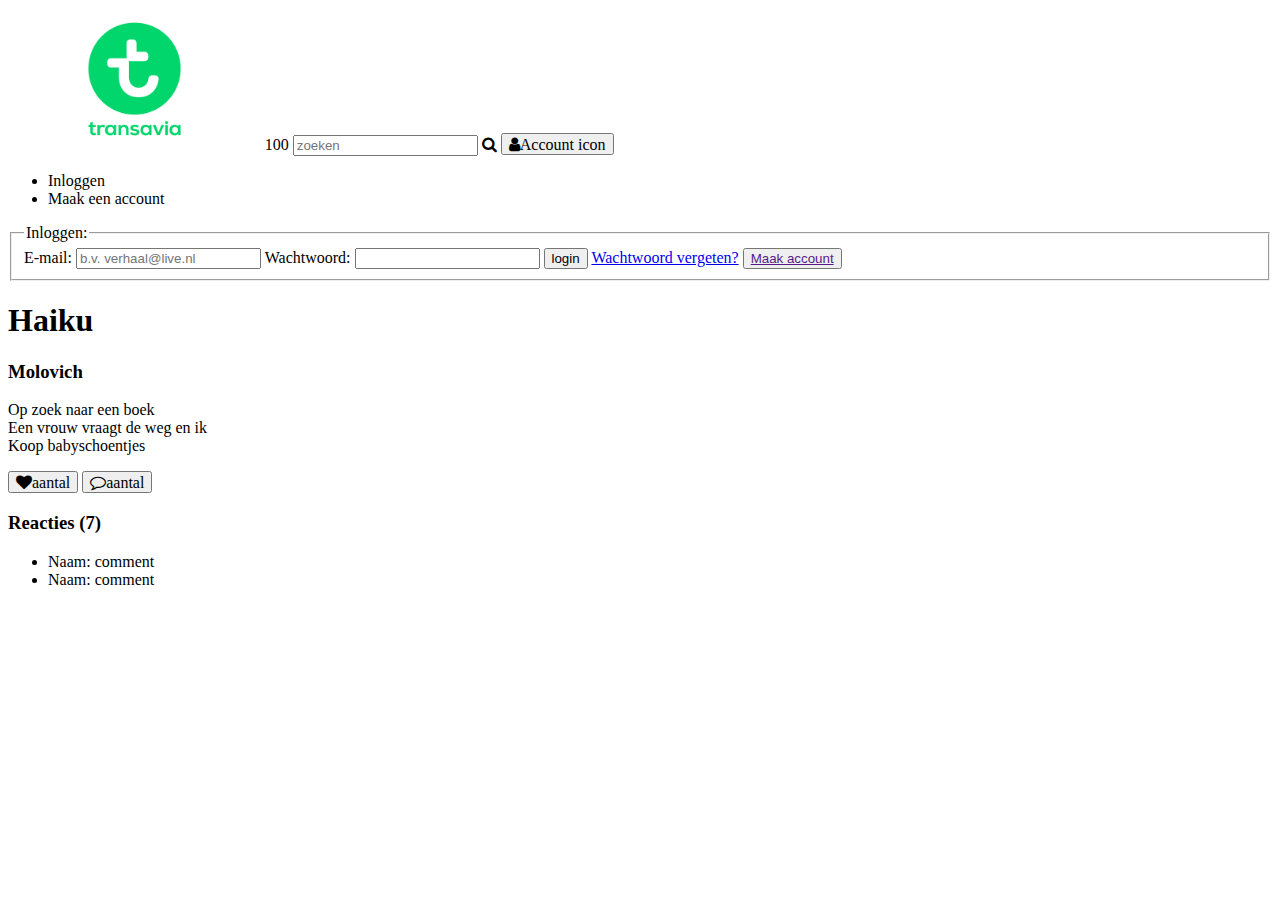
==== detail.html @ e837f6b9 "deleted sign up from index & detail html and created a new html file called new_account with the for" ====
<!DOCTYPE html>
<html lang="en">
  <head>
    <meta charset="UTF-8">
    <meta name="viewport" content="width=device-width, initial-scale=1.0">
    <meta http-equiv="X-UA-Compatible" content="ie=edge">
    <title>detailpagina</title>
    <link rel="stylesheet" href="font-awesome/css/font-awesome.min.css">
  </head>

  <body>
    <!-- HEADER -->
    <header>
      <img src="./img/logo.png" alt="Logo of Transavia" width="20%"> <!-- delete width when using starting with css -->
      <span>100</span> <!-- amount of active(showing) articles (before & after filtering) -->
      <input type="text" placeholder="zoeken">
      <i class="fa fa-search"></i>
      <button class="fa fa-user" aria="true">Account icon</button>
    </header>

    <!-- LOGIN/MAAK ACCOUNT -->
    <form action="">

      <ul>
        <li>Inloggen</li>
        <li>Maak een account</li>
      </ul>

      <!-- LOGIN -->
      <fieldset>
        <legend for="">Inloggen: </legend>
        <label>E-mail: </label>
        <input type="email" name="email" placeholder="b.v. verhaal@live.nl" required>
        <label>Wachtwoord: </label>
        <input type="text" name="wachtwoord" required>

        <input type="submit" name="login" value="login">
        <a href="#">Wachtwoord vergeten?</a>

        <button type="button" name="new_account"><a href="">Maak account</a></button>
      </fieldset>

    </form>

    <!-- MAIN CONTENT -->
    <main>
      <h1>Haiku</h1>
      <!-- ARTIKEL METADATA -->
      <h3>Molovich</h3>

      <!-- TEKST -->
      <p>Op zoek naar een boek <br>
      Een vrouw vraagt de weg en ik <br>
      Koop babyschoentjes</p>
    </main>

    <!-- LIKE & COMMENT -->
    <button class="fa fa-heart"><span>aantal</span></button>
    <button class="fa fa-comment-o"><span>aantal</span></button>

    <!-- COMMENTS -->
    <h3>Reacties <span>(7)</span></h3>
    <ul>
      <li>
        Naam: comment
      </li>
      <li>
        Naam: comment
      </li>
    </ul>

  </body>
</html>
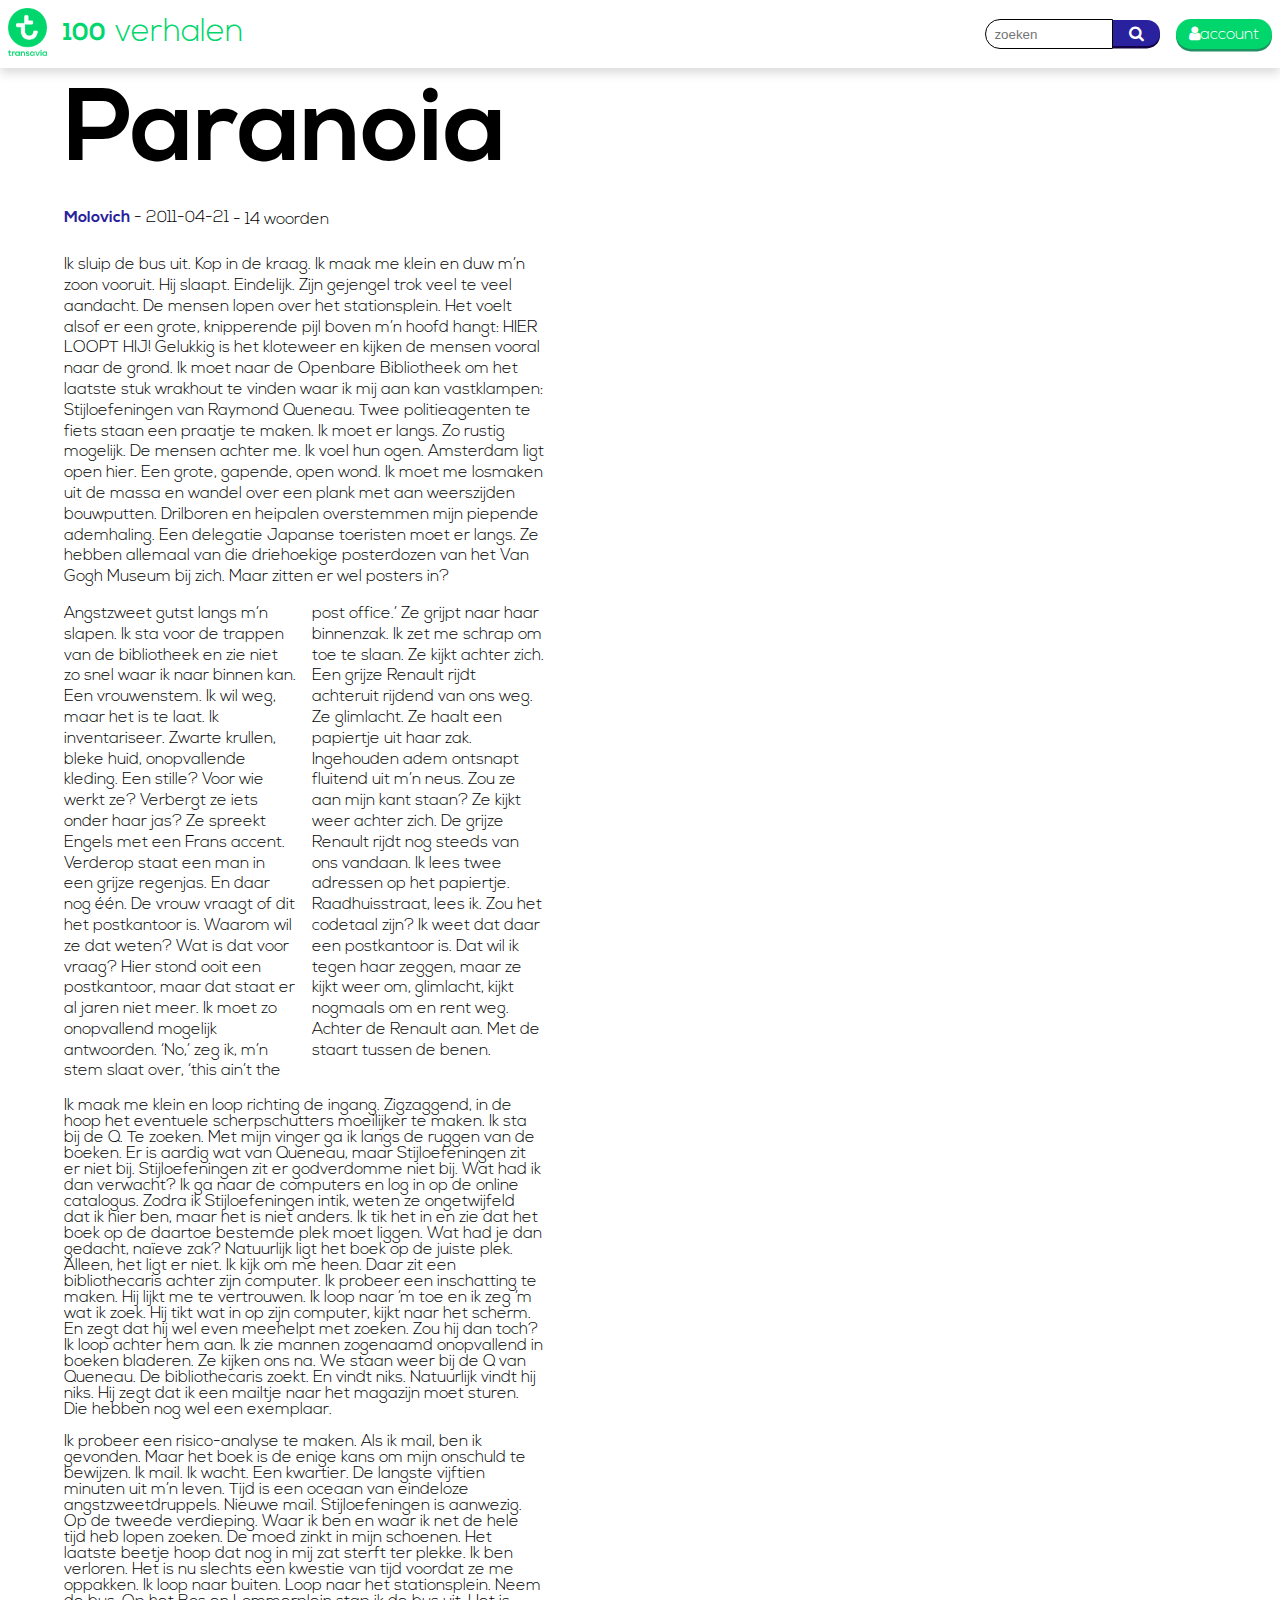
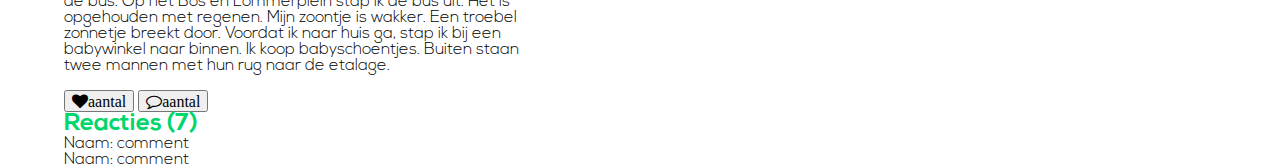
==== commit 51ce6091: "Updated all the header(nav included) of the pages and made the account button a link for now which b" ====
--- a/detail.html
+++ b/detail.html
@@ -1,24 +1,38 @@
 <!DOCTYPE html>
-<html lang="en">
+<html>
   <head>
     <meta charset="UTF-8">
     <meta name="viewport" content="width=device-width, initial-scale=1.0">
     <meta http-equiv="X-UA-Compatible" content="ie=edge">
-    <title>detailpagina</title>
+    <title>Transavia Verhalen - Verhaal 1</title>
     <link rel="stylesheet" href="font-awesome/css/font-awesome.min.css">
+    <link rel="stylesheet" href="style/main.css" />
   </head>
 
   <body>
-    <!-- HEADER -->
+    <!-- header -->
     <header>
-      <img src="./img/logo.png" alt="Logo of Transavia" width="20%"> <!-- delete width when using starting with css -->
-      <span>100</span> <!-- amount of active(showing) articles (before & after filtering) -->
-      <input type="text" placeholder="zoeken">
-      <i class="fa fa-search"></i>
-      <button class="fa fa-user" aria="true">Account icon</button>
+      <nav>
+        <ul>
+          <li>
+            <a href="index.html">
+              <img class="logo" src="./img/logo.png" alt="Logo of Transavia">
+            </a>
+            <span class="article_amount">100</span> <!-- amount of active(showing) articles (before & after filtering) -->
+            <p class="extra_title">verhalen</p>
+          </li>
+          <li class="search">
+            <input type="text" placeholder="zoeken">
+            <button class="search_btn fa fa-search" aria="true"></button>
+          </li>
+          <li>
+            <a class="account_btn" aria="true" href="new_account.html"><span class="fa fa-user"></span>account</a> <!-- an a for now will see wether i can use button/input -->
+          </li>
+        </ul>
+      </nav>
     </header>
 
-    <!-- LOGIN/MAAK ACCOUNT -->
+    <!-- login -->
     <form action="">
 
       <ul>
@@ -26,13 +40,13 @@
         <li>Maak een account</li>
       </ul>
 
-      <!-- LOGIN -->
+      <!-- login form -->
       <fieldset>
         <legend for="">Inloggen: </legend>
         <label>E-mail: </label>
         <input type="email" name="email" placeholder="b.v. verhaal@live.nl" required>
         <label>Wachtwoord: </label>
-        <input type="text" name="wachtwoord" required>
+        <input type="password" name="wachtwoord" required>
 
         <input type="submit" name="login" value="login">
         <a href="#">Wachtwoord vergeten?</a>
@@ -42,23 +56,66 @@
 
     </form>
 
-    <!-- MAIN CONTENT -->
-    <main>
-      <h1>Haiku</h1>
-      <!-- ARTIKEL METADATA -->
-      <h3>Molovich</h3>
+    <!-- main content -->
+    <main class="story_container">
+      <h1>Paranoia</h1>
+      <!-- artikel metadata -->
+      <footer class="article_meta">
+        <h4>Molovich</h4>
+        <time datetime="2011-04-21">2011-04-21</time>
+        <p><span>14</span> woorden</p>
+      </footer>
 
-      <!-- TEKST -->
-      <p>Op zoek naar een boek <br>
-      Een vrouw vraagt de weg en ik <br>
-      Koop babyschoentjes</p>
+      <!-- tekst -->
+      <article class="story">
+        <p>
+          Ik sluip de bus uit. Kop in de kraag. Ik maak me klein en duw m’n zoon vooruit. Hij slaapt. Eindelijk. Zijn gejengel trok veel te veel aandacht.
+          De mensen lopen over het stationsplein. Het voelt alsof er een grote, knipperende pijl boven m’n hoofd hangt: HIER LOOPT HIJ!
+          Gelukkig is het kloteweer en kijken de mensen vooral naar de grond. Ik moet naar de Openbare Bibliotheek om het laatste stuk wrakhout te vinden waar ik
+          mij aan kan vastklampen: Stijloefeningen van Raymond Queneau. Twee politieagenten te fiets staan een praatje te maken. Ik moet er langs. Zo rustig mogelijk.
+          De mensen achter me. Ik voel hun ogen. Amsterdam ligt open hier. Een grote, gapende, open wond. Ik moet me losmaken uit de massa en wandel over een plank met
+          aan weerszijden bouwputten. Drilboren en heipalen overstemmen mijn piepende ademhaling. Een delegatie Japanse toeristen moet er langs. Ze hebben allemaal van
+          die driehoekige posterdozen van het Van Gogh Museum bij zich. Maar zitten er wel posters in?
+        </p>
+        <p class="column_2">
+          Angstzweet gutst langs m’n slapen.
+          Ik sta voor de trappen van de bibliotheek en zie niet zo snel waar ik naar binnen kan. Een vrouwenstem. Ik wil weg, maar het is te laat.
+          Ik inventariseer. Zwarte krullen, bleke huid, onopvallende kleding. Een stille? Voor wie werkt ze? Verbergt ze iets onder haar jas?
+          Ze spreekt Engels met een Frans accent. Verderop staat een man in een grijze regenjas. En daar nog één. De vrouw vraagt of dit het postkantoor is.
+          Waarom wil ze dat weten? Wat is dat voor vraag? Hier stond ooit een postkantoor, maar dat staat er al jaren niet meer. Ik moet zo onopvallend mogelijk antwoorden.
+          ‘No,’ zeg ik, m’n stem slaat over, ‘this ain’t the post office.’ Ze grijpt naar haar binnenzak. Ik zet me schrap om toe te slaan. Ze kijkt achter zich. Een grijze Renault rijdt achteruit rijdend van ons weg. Ze glimlacht. Ze haalt een papiertje uit haar zak. Ingehouden adem ontsnapt fluitend uit m’n neus. Zou ze aan mijn kant staan? Ze kijkt weer achter zich. De grijze Renault rijdt nog steeds van ons vandaan. Ik lees twee adressen op het papiertje. Raadhuisstraat, lees ik. Zou het codetaal zijn? Ik weet dat daar een postkantoor is. Dat wil ik tegen haar zeggen, maar ze kijkt weer om, glimlacht, kijkt nogmaals om en rent weg. Achter de Renault aan. Met de staart tussen de benen.
+        <p>
+
+        </p>
+          Ik maak me klein en loop richting de ingang. Zigzaggend, in de hoop het eventuele scherpschutters moeilijker te maken.
+          Ik sta bij de Q. Te zoeken. Met mijn vinger ga ik langs de ruggen van de boeken. Er is aardig wat van Queneau,
+          maar Stijloefeningen zit er niet bij. Stijloefeningen zit er godverdomme niet bij. Wat had ik dan verwacht?
+          Ik ga naar de computers en log in op de online catalogus. Zodra ik Stijloefeningen intik, weten ze ongetwijfeld dat ik hier ben,
+          maar het is niet anders. Ik tik het in en zie dat het boek op de daartoe bestemde plek moet liggen. Wat had je dan gedacht,
+          naïeve zak? Natuurlijk ligt het boek op de juiste plek. Alleen, het ligt er niet. Ik kijk om me heen. Daar zit een bibliothecaris achter zijn computer.
+          Ik probeer een inschatting te maken. Hij lijkt me te vertrouwen. Ik loop naar ’m toe en ik zeg ’m wat ik zoek. Hij tikt wat in op zijn computer, kijkt naar het scherm.
+          En zegt dat hij wel even meehelpt met zoeken. Zou hij dan toch? Ik loop achter hem aan. Ik zie mannen zogenaamd onopvallend in boeken bladeren. Ze kijken ons na.
+          We staan weer bij de Q van Queneau. De bibliothecaris zoekt. En vindt niks. Natuurlijk vindt hij niks. Hij zegt dat ik een mailtje naar het magazijn moet sturen.
+          Die hebben nog wel een exemplaar.
+        </p>
+          Ik probeer een risico-analyse te maken. Als ik mail, ben ik gevonden. Maar het boek is de enige kans om mijn onschuld te bewijzen.
+          Ik mail. Ik wacht. Een kwartier. De langste vijftien minuten uit m’n leven. Tijd is een oceaan van eindeloze angstzweetdruppels. Nieuwe mail. Stijloefeningen is aanwezig.
+          Op de tweede verdieping. Waar ik ben en waar ik net de hele tijd heb lopen zoeken. De moed zinkt in mijn schoenen. Het laatste beetje hoop dat nog in mij zat sterft ter plekke.
+          Ik ben verloren. Het is nu slechts een kwestie van tijd voordat ze me oppakken.
+          Ik loop naar buiten. Loop naar het stationsplein. Neem de bus.
+          Op het Bos en Lommerplein stap ik de bus uit. Het is opgehouden met regenen. Mijn zoontje is wakker.
+          Een troebel zonnetje breekt door. Voordat ik naar huis ga, stap ik bij een babywinkel naar binnen. Ik koop babyschoentjes.
+          Buiten staan twee mannen met hun rug naar de etalage.
+        </p>
+      </article>
+
     </main>
 
-    <!-- LIKE & COMMENT -->
+    <!-- like & comment -->
     <button class="fa fa-heart"><span>aantal</span></button>
     <button class="fa fa-comment-o"><span>aantal</span></button>
 
-    <!-- COMMENTS -->
+    <!-- comment -->
     <h3>Reacties <span>(7)</span></h3>
     <ul>
       <li>
@@ -69,5 +126,7 @@
       </li>
     </ul>
 
+  <!-- delete script when done -->
+  <script>document.write('<script src="http://' + (location.host || 'localhost').split(':')[0] + ':35729/livereload.js?snipver=1"></' + 'script>')</script>
   </body>
 </html>
--- a/style/main.css
+++ b/style/main.css
@@ -0,0 +1,375 @@
+/* http://meyerweb.com/eric/tools/css/reset/
+   v2.0 | 20110126
+   License: none (public domain)
+*/
+html, body, div, span, applet, object, iframe,
+h1, h2, h3, h4, h5, h6, p, blockquote, pre,
+a, abbr, acronym, address, big, cite, code,
+del, dfn, em, img, ins, kbd, q, s, samp,
+small, strike, strong, sub, sup, tt, var,
+b, u, i, center,
+dl, dt, dd, ol, ul, li,
+fieldset, form, label, legend,
+table, caption, tbody, tfoot, thead, tr, th, td,
+article, aside, canvas, details, embed,
+figure, figcaption, footer, header, hgroup,
+menu, nav, output, ruby, section, summary,
+time, mark, audio, video {
+  margin: 0;
+  padding: 0;
+  border: 0;
+  font-size: 100%;
+  font: inherit;
+  vertical-align: baseline; }
+
+/* HTML5 display-role reset for older browsers */
+article, aside, details, figcaption, figure,
+footer, header, hgroup, menu, nav, section {
+  display: block; }
+
+body {
+  line-height: 1; }
+
+ol, ul {
+  list-style: none; }
+
+blockquote, q {
+  quotes: none; }
+
+blockquote:before, blockquote:after,
+q:before, q:after {
+  content: '';
+  content: none; }
+
+table {
+  border-collapse: collapse;
+  border-spacing: 0; }
+
+a {
+  text-decoration: none; }
+
+/*= End of CSS reset =*/
+/*=============================================<<<<<*/
+/*----------- variables & mixins -----------*/
+/*----------- fonts -----------*/
+@font-face {
+  font-family: nexa;
+  src: url("../fonts/nexa_light.otf"); }
+@font-face {
+  font-family: nexa_bold;
+  src: url("../fonts/nexa_bold.otf"); }
+/*= End of Section comment block =*/
+/*=============================================<<<<<*/
+* {
+  box-sizing: border-box; }
+
+html {
+  font-family: nexa;
+  margin-left: 5vw;
+  margin-right: 5vw; }
+
+header ul {
+  display: flex;
+  justify-content: space-between;
+  align-items: center;
+  max-height: 7vh;
+  position: relative;
+  margin: 0 -5vw;
+  padding: 0.5rem 0.5rem;
+  box-shadow: 0 0.3125rem 0.625rem 0 rgba(0, 0, 0, 0.15);
+  background-color: #fff; }
+  header ul li {
+    display: flex;
+    align-items: center; }
+    header ul li .article_amount {
+      font-size: 1.5em; }
+
+.logo {
+  max-width: 1.5rem;
+  max-height: 2rem;
+  margin-right: 1rem; }
+
+.article_amount, .extra_title {
+  font-size: 2em;
+  color: #00d66c; }
+
+.article_amount {
+  font-family: nexa_bold; }
+
+.extra_title {
+  display: none;
+  content: "\00a0"; }
+
+.search {
+  margin: 0 1rem;
+  margin-left: auto; }
+  .search input {
+    display: none; }
+  .search .search_btn {
+    box-shadow: 0 0.15rem #120145;
+    background-color: #29219d; }
+
+.search_btn, .account_btn {
+  font-size: 1em;
+  padding: 0.4rem 0.8rem;
+  border: none;
+  border-radius: 1rem;
+  color: #fff; }
+
+.account_btn {
+  box-shadow: 0 0.15rem #1E9162;
+  background-color: #00d66c; }
+
+section {
+  margin-top: 1rem;
+  margin-bottom: 1rem; }
+
+h1, h2, h3 {
+  display: block;
+  font-family: nexa_bold;
+  width: 100%; }
+
+h1 {
+  font-size: 8vw; }
+
+h2 {
+  font-size: 2em;
+  color: #29219d; }
+
+h3 {
+  font-size: 1.25em;
+  color: #00d66c; }
+
+h4 {
+  font-family: nexa_bold;
+  font-size: 1em;
+  color: #29219d; }
+
+p {
+  line-height: 1.3em; }
+
+/*=============================================>>>>>
+= overzichtpagina =
+===============================================>>>>>*/
+.amount_intro {
+  display: flex;
+  justify-content: center;
+  align-items: center;
+  min-height: 35vh;
+  max-height: 50vh;
+  margin: 0 -5vw;
+  background-image: url("../img/reading_beach3.jpg");
+  background-size: cover;
+  background-repeat: no-repeat;
+  font-size: 1.5em;
+  color: #fff;
+  text-align: center; }
+  .amount_intro section {
+    padding: 1rem;
+    border-radius: 1rem;
+    background-color: #00d66c; }
+  .amount_intro .article_amount {
+    color: #fff; }
+
+.aanbevolen, .verhalen {
+  display: flex;
+  flex-flow: row wrap;
+  justify-content: space-between;
+  margin: 0 -5vw;
+  padding: 5vw;
+  background-color: #f3e5d8; }
+
+.aanbevolen article, .verhalen article {
+  display: flex;
+  flex-flow: row wrap;
+  align-items: flex-start;
+  flex: 1 2 12em;
+  min-height: 10rem;
+  max-height: 22rem;
+  margin: 1rem 0.5rem;
+  padding: 1rem;
+  border: 0.01em solid #000;
+  border-radius: 1rem;
+  background-color: #fff; }
+  .aanbevolen article > span, .verhalen article > span {
+    align-self: flex-end; }
+  .aanbevolen article:after, .verhalen article:after {
+    content: "\00a0"; }
+.aanbevolen .likes, .verhalen .likes {
+  color: #ff3268; }
+.aanbevolen .comments, .verhalen .comments {
+  margin-left: 1em; }
+.aanbevolen footer, .verhalen footer {
+  font-size: 0.75em; }
+
+.sort_filt h3 {
+  text-align: center; }
+
+/*=============================================>>>>>
+= sort/filt =
+===============================================>>>>>*/
+.sort_filt {
+  display: flex;
+  flex-direction: column;
+  max-width: 30em;
+  margin: 2rem auto;
+  border: 1px solid green;
+  border-radius: 1rem;
+  padding: 1rem; }
+  .sort_filt h3, .sort_filt h4 {
+    margin-bottom: .5rem; }
+  .sort_filt select {
+    margin-bottom: 1rem; }
+  .sort_filt .article_amount {
+    margin-top: 1rem;
+    font-size: 1.5em;
+    text-align: center; }
+  .sort_filt .filter_kopje li {
+    margin: 0.2rem 1rem; }
+
+h4 + ul {
+  border: 1px solid green; }
+
+label {
+  display: block; }
+  label [type="checkbox"] {
+    margin-left: auto; }
+
+/*= End of sort/filt =*/
+/*=============================================<<<<<*/
+/*=============================================>>>>>
+= detail pagina =
+===============================================>>>>>*/
+.story_container {
+  margin-top: 1rem;
+  margin-bottom: 1rem; }
+
+.story {
+  max-width: 30em; }
+  .story p {
+    margin-top: 1rem;
+    margin-bottom: 1rem; }
+  .story .column_2 {
+    column-count: 2; }
+
+footer.article_meta {
+  margin-top: 1.5rem;
+  margin-bottom: 1.5rem;
+  display: flex; }
+  footer.article_meta h4 ~ *:before {
+    content: "\00a0 - "; }
+
+.teaser {
+  margin-top: 0.5rem;
+  margin-bottom: 0.5rem; }
+
+/*= End of detail pagina =*/
+/*=============================================<<<<<*/
+/*=============================================>>>>>
+= new account =
+===============================================>>>>>*/
+.new_account {
+  background-color: #f3e5d8; }
+
+.new_account_form {
+  display: flex;
+  flex-direction: column;
+  max-width: 30rem;
+  margin: 0 auto;
+  margin-top: 2rem;
+  border-radius: 0.8rem;
+  background-color: #fff; }
+  .new_account_form fieldset {
+    border: none;
+    padding: 1rem; }
+    .new_account_form fieldset legend {
+      padding: 1rem 0;
+      font-family: nexa_bold;
+      font-size: 1.5em;
+      text-align: center;
+      color: #00d66c; }
+  .new_account_form label {
+    margin-bottom: 0.2rem;
+    font-family: nexa_bold; }
+  .new_account_form input {
+    width: 100%;
+    margin-bottom: 0.8rem;
+    border: 0.1rem solid #909090;
+    border-radius: 0.3rem;
+    padding: .4rem;
+    font-family: nexa;
+    font-size: 1em; }
+  .new_account_form input:focus {
+    border-color: #29219d;
+    outline: none; }
+  .new_account_form [type="submit"] {
+    display: block;
+    min-width: 8rem;
+    max-width: 10em;
+    margin: 0 auto;
+    border: none;
+    border-radius: 1rem;
+    box-shadow: 0 0.15rem #ca2b55;
+    background-color: #ff3268;
+    font-family: nexa_bold;
+    color: #fff; }
+
+/*= End of new account =*/
+/*=============================================<<<<<*/
+@media screen and (min-width: 28rem) {
+  h2 {
+    font-size: 2.375em;
+    color: #29219d; }
+
+  h3 {
+    font-size: 1.5em;
+    color: #00d66c; }
+
+  header ul {
+    max-height: 10vh; }
+    header ul .article_amount {
+      font-size: 3em; }
+
+  .logo {
+    max-width: 2.5rem;
+    max-height: 3rem; }
+
+  .search input {
+    display: inline-block;
+    width: 8rem;
+    padding: 0.4rem 0.5rem;
+    border: 0.1rem solid #000;
+    border-radius: 1rem 0 0 1rem; }
+
+  .search_btn {
+    margin-bottom: 0.14rem;
+    padding: 0.33rem 1rem;
+    border-radius: 0 1rem 1rem 0; }
+
+  .amount_intro {
+    min-height: 70vh;
+    font-size: 2em; }
+    .amount_intro section {
+      padding: 2rem;
+      border-radius: 1rem; }
+    .amount_intro .article_amount {
+      font-size: 2.375em; }
+
+  .aanbevolen article, .verhalen article {
+    max-width: 48%; }
+
+  .teaser {
+    font-size: 1em; } }
+@media screen and (min-width: 70em) {
+  .extra_title {
+    display: inline-block; }
+    .extra_title:before {
+      content: "\00a0"; }
+
+  .teaser {
+    font-size: 1.25em; } }
+form, fieldset {
+  border: 0.01rem solid #000; }
+
+form[action] {
+  display: none; }
